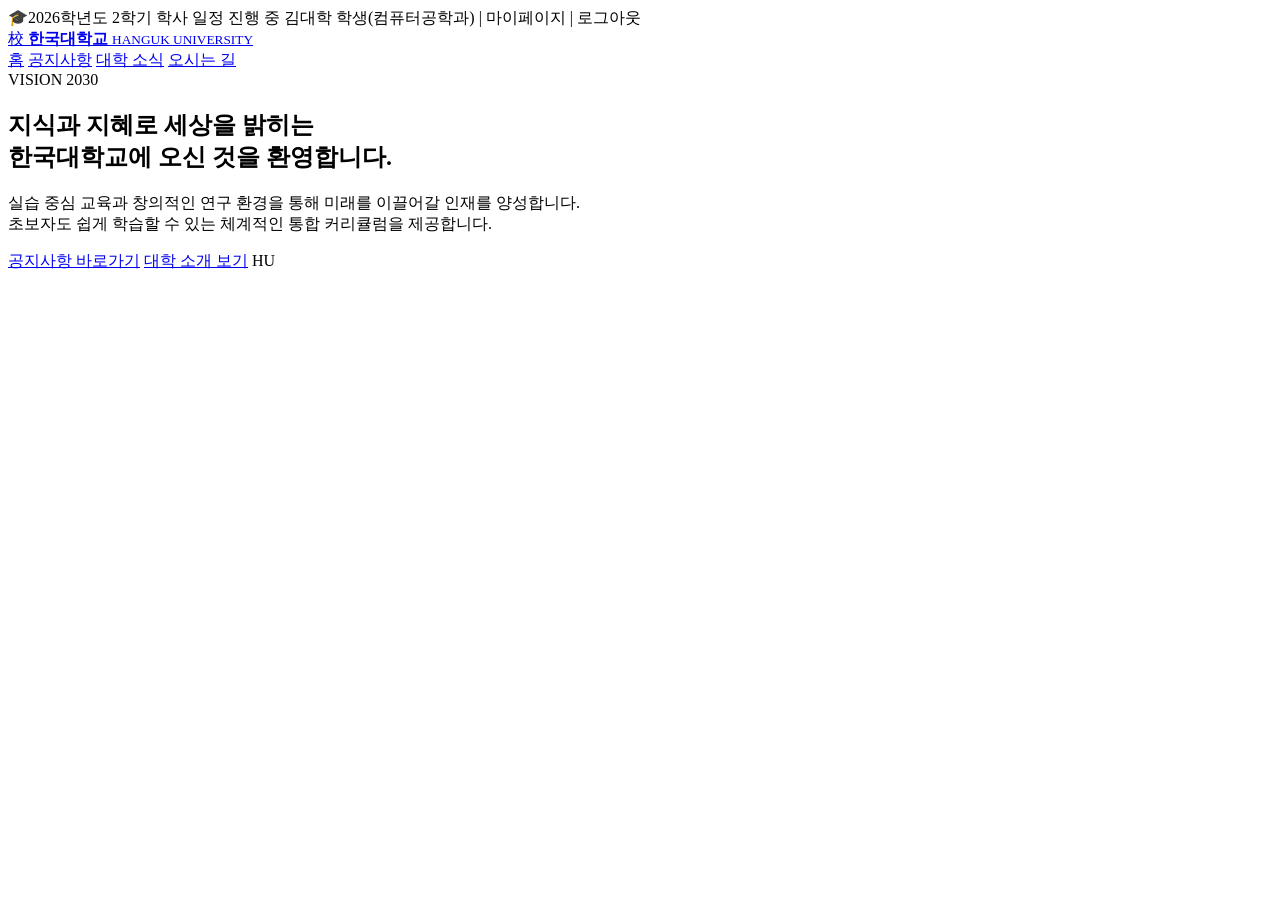
==== index.html @ a911cc90 "메인배너섹션" ====
<!DOCTYPE html>
<html lang="en">
<head>
    <meta charset="UTF-8">
    <meta name="viewport" content="width=device-width, initial-scale=1.0">
    <link rel="stylesheet" href="css/style.css">
    <title한국대학교 메인</title>
</head>
<body>
    <div class="top">
        <div class="wrap topin">
            <span>🎓2026학년도 2학기 학사 일정 진행 중</span>
            <span>김대학 학생(컴퓨터공학과) | 마이페이지 | 로그아웃</span>
        </div>
    </div>

    <header>
        <div class="wrap headin">
            <a href="index.html" class="logo">
                <span class="mark">校</span>
                <span>
                    <b>한국대학교</b>
                    <small>HANGUK UNIVERSITY</small>
                </span>
            </a>
            <nav>
                <a href="index.html">홈</a>
                <a href="board.html">공지사항</a>
                <a href="#">대학 소식</a>
                <a href="#">오시는 길</a>
            </nav>
        </div>
    </header>
    
    <main class="wrap main">
        <!-- 메인 배너 섹션 -->
        <section class="hero">
            <span class="pill">VISION 2030</span>
            <h1>지식과 지혜로 세상을 밝히는<br> 한국대학교에 오신 것을 환영합니다.</h1>
            <p>
                실습 중심 교육과 창의적인 연구 환경을 통해 미래를 이끌어갈 인재를 양성합니다.<br>
                초보자도 쉽게 학습할 수 있는 체계적인 통합 커리큘럼을 제공합니다.
            </p>
            <a href="board.html" class="btn orange-btn">공지사항 바로가기</a>
            <a href="#" class="btn white-btn">대학 소개 보기</a>
            <span class="watermark">HU</span>
        </section>
        <!-- 바로가기 카드 메뉴 섹션 -->
        <section class="quick">
            
        </section>
        <!-- 공지사항 학사뉴스 섹션 -->
        <section class="news">
            
        </section>
    </main>
    
    <footer>

    </footer>
</body>
</html>
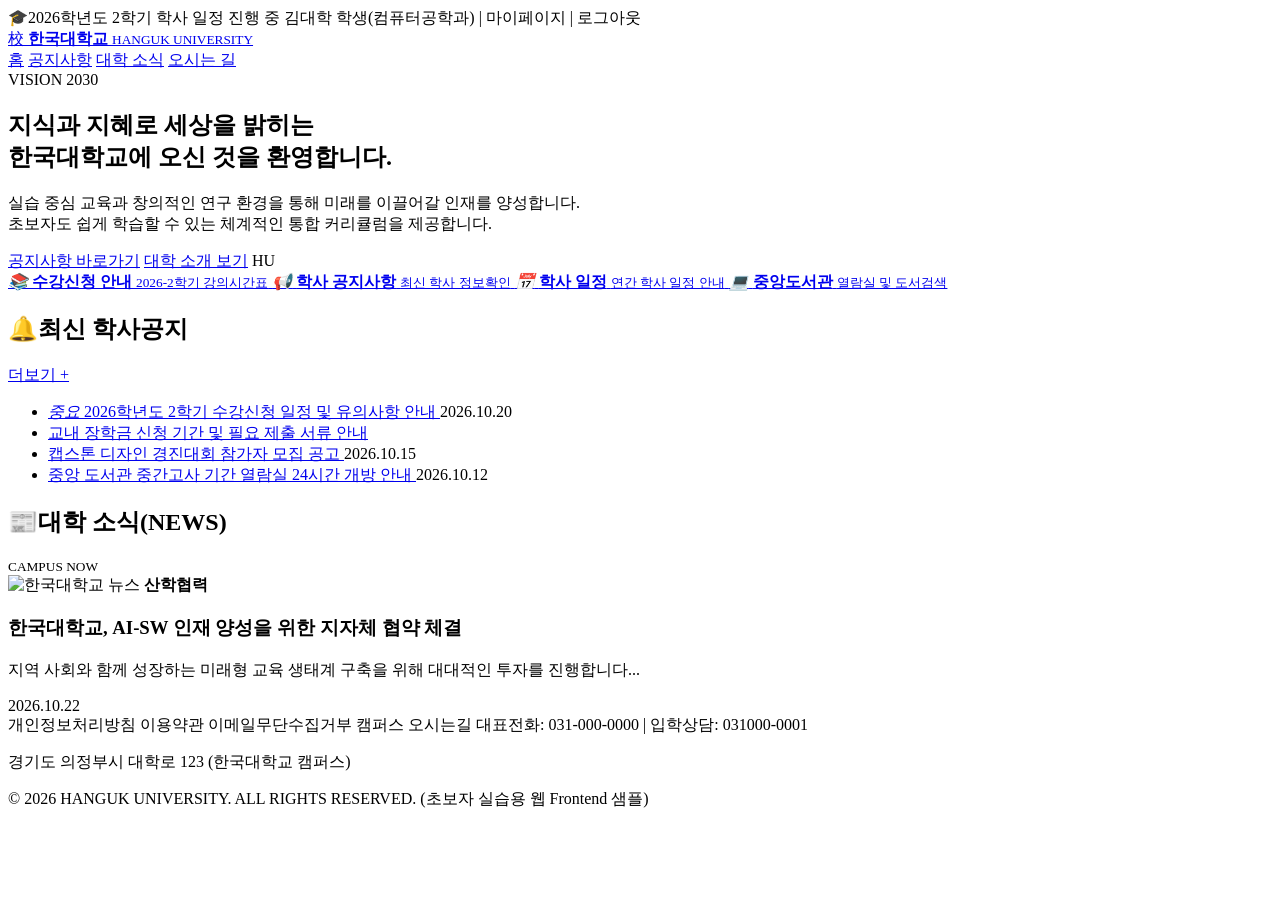
==== commit 5cee895e: "인덱스 완성" ====
--- a/index.html
+++ b/index.html
@@ -47,16 +47,90 @@
         </section>
         <!-- 바로가기 카드 메뉴 섹션 -->
         <section class="quick">
-            
+            <a href="#">
+                <i>📚</i>
+                <b>수강신청 안내</b>
+                <small>2026-2학기 강의시간표</small>
+            </a>
+            <a href="board.html">
+                <i>📢</i>
+                <b>학사 공지사항</b>
+                <small>최신 학사 정보확인</small>
+            </a>
+            <a href="#">
+                <i>📅</i>
+                <b>학사 일정</b>
+                <small>연간 학사 일정 안내</small>
+            </a>
+            <a href="#">
+                <i>💻</i>
+                <b>중앙도서관</b>
+                <small>열람실 및 도서검색</small>
+            </a>
         </section>
         <!-- 공지사항 학사뉴스 섹션 -->
         <section class="news">
-            
+            <div class="panel">
+                <div class="notice-title">
+                    <h2>🔔최신 학사공지</h2>
+                    <a href="#">더보기 +</a>
+                </div>
+                <ul class="notice-content">
+                    <li>
+                        <a href="#">
+                            <em>중요</em> 2026학년도 2학기 수강신청 일정 및 유의사항 안내
+                        </a>
+                        <span>2026.10.20</span>
+                    </li>
+                    <li>
+                        <a href="#">
+                            교내 장학금 신청 기간 및 필요 제출 서류 안내
+                        </a>
+                    </li>
+                    <li>
+                        <a href="#">
+                            캡스톤 디자인 경진대회 참가자 모집 공고
+                        </a>
+                        <span>2026.10.15</span>
+                    </li>
+                    <li>
+                        <a href="#">
+                            중앙 도서관 중간고사 기간 열람실 24시간 개방 안내
+                        </a>
+                        <span>2026.10.12</span>
+                    </li>
+                </ul>
+            </div>
+            <div class="panel">
+                <div class="news-title">
+                    <h2>📰대학 소식(NEWS)</h2>
+                    <small>CAMPUS NOW</small>
+                </div>
+                <div class="news-content">
+                    <img src="https://placehold.co/140x100/003399/ffffff?text=HANGUK+NEWS" alt="한국대학교 뉴스"
+                    <div>
+                        <b class="blue">산학협력</b>
+                        <h3>한국대학교, AI-SW 인재 양성을 위한 지자체 협약 체결</h3>
+                        <p>
+                            지역 사회와 함께 성장하는 미래형 교육 생태계 구축을 위해
+                            대대적인 투자를 진행합니다...
+                        </p>
+                        <span>2026.10.22</span>
+                    </div>
+                </div>
+            </div>
         </section>
     </main>
     
     <footer>
-
+        <div class="wrap">
+            <div class="footerlink">
+              개인정보처리방침 이용약관 이메일무단수집거부 캠퍼스 오시는길
+              <span>대표전화: 031-000-0000 | 입학상담: 031000-0001</span>
+            </div>
+            <p>경기도 의정부시 대학로 123 (한국대학교 캠퍼스)</p>
+            <p>© 2026 HANGUK UNIVERSITY. ALL RIGHTS RESERVED. (초보자 실습용 웹 Frontend 샘플)</p>
+        </div>
     </footer>
 </body>
 </html>
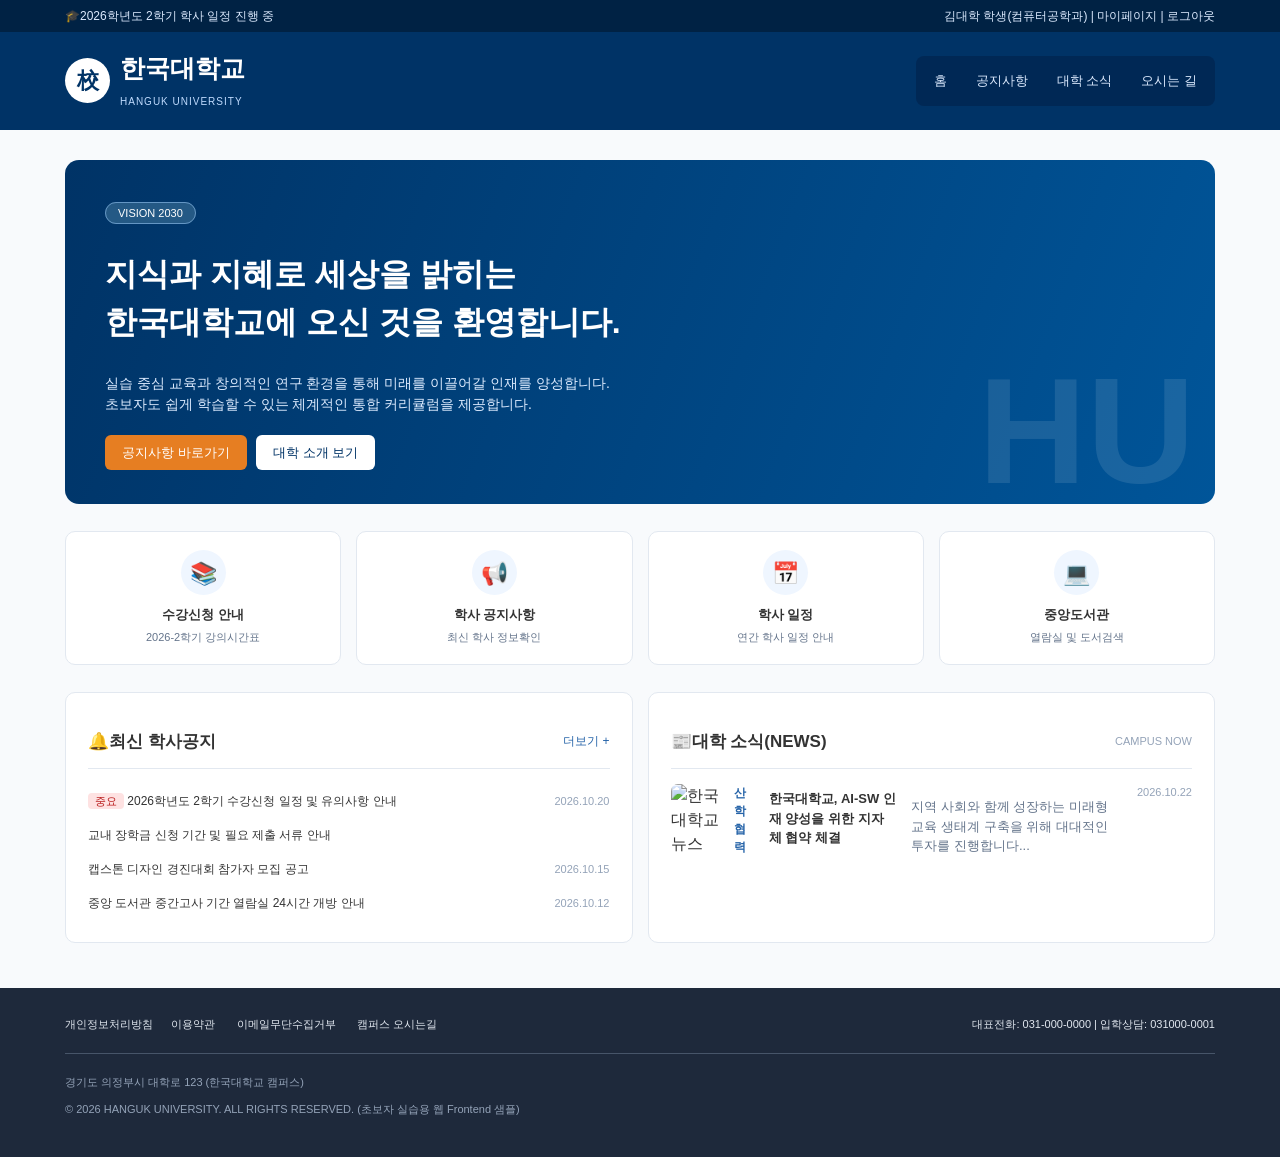
==== commit 987c038c: "view.html 게시판 상세보기 완" ====
--- a/index.html
+++ b/index.html
@@ -125,7 +125,9 @@
     <footer>
         <div class="wrap">
             <div class="footerlink">
-              개인정보처리방침 이용약관 이메일무단수집거부 캠퍼스 오시는길
+              개인정보처리방침&nbsp;&nbsp;&nbsp;&nbsp;&nbsp;&nbsp;이용약관
+                &nbsp;&nbsp;&nbsp;&nbsp;&nbsp;&nbsp;이메일무단수집거부
+                &nbsp;&nbsp;&nbsp;&nbsp;&nbsp;&nbsp;캠퍼스 오시는길
               <span>대표전화: 031-000-0000 | 입학상담: 031000-0001</span>
             </div>
             <p>경기도 의정부시 대학로 123 (한국대학교 캠퍼스)</p>
--- a/css/style.css
+++ b/css/style.css
@@ -0,0 +1,484 @@
+/* 공통 기본 설정 */
+* {
+    box-sizing: border-box;
+}
+
+body {
+    margin: 0;
+    font-family: Arial, "맑은 고딕", sans-serif;
+    color: #333;
+    background-color: #f8fafc;
+    line-height: 1.5;
+}
+
+a {
+    color: inherit;
+    text-decoration: none;
+}
+
+a:hover {
+    text-decoration: underline;
+}
+
+.wrap {
+    max-width: 1150px;
+    margin: 0 auto;
+}
+
+/* top 디자인 */
+
+.top {
+    background-color: #002244;
+    color: #dbeafe;
+    font-size: 12px;
+    padding: 7px 0;
+}
+
+.topin {
+    display: flex;
+    justify-content: space-between;
+    gap: 10px;
+}
+
+/* header 디자인 */
+.headin {
+    display: flex;
+    justify-content: space-between;
+    align-items: center;
+    gap: 20px;
+    padding: 18px 0;
+}
+
+header {
+    background-color: #003366;
+    color: white;
+}
+
+.logo {
+    display: flex;
+    gap: 10px;
+    align-items: center;
+}
+
+.mark {
+    display: flex;
+    justify-content: center;
+    align-items: center;
+    width: 45px;
+    height: 45px;
+    border-radius: 50%; /* 동그란 테두리 만들기 */
+    background-color: white;
+    color: #003366;
+    font-size: 22px;
+    font-weight: bold;
+}
+
+.logo b {
+    display: block;
+    font-size: 25px;
+}
+
+.logo small {
+    font-size: 10px;
+    color: #bfdbfe;
+    letter-spacing: 1px;
+}
+
+nav {
+    display: flex;
+    gap: 5px;
+    font-size: 13px;
+    padding: 6px;
+    border-radius: 8px;
+    background-color: #002855;
+}
+
+nav a {
+    color: #dbeafe;
+    padding: 9px 12px;
+}
+
+nav a:hover {
+    background-color: #2563a8;
+    color: white;
+    text-decoration: none;
+    border-radius: 5px;
+}
+
+/* main 컨텐츠 디자인 */
+.main {
+    padding-top: 30px;
+    padding-bottom: 45px;
+    min-height: 600px;
+}
+
+.hero { /* 메인 배너 */
+    background: linear-gradient(110deg, #003366, #005599);
+    /* 선형 그라디언트 만들기 */
+    border-radius: 14px;
+    color: white;
+    padding: 40px;
+    position: relative;
+}
+
+.pill {
+    background-color: #245985;
+    border: 1px solid #6496c4;
+    border-radius: 20px;
+    padding: 4px 12px;
+    font-size: 11px;
+}
+
+.hero h1 {
+    font-size: 32px;
+}
+
+.hero p {
+    font-size: 14px;
+    color: #dbeafe;
+    margin-bottom: 25px;
+}
+
+/* 공통 버튼 디자인 */
+.btn {
+    border: 0;
+    text-align: center;
+    padding: 10px 17px;
+    font-family: inherit;
+    background-color: pink;
+    border-radius: 6px;
+    font-size: 13px;
+}
+
+.btn:hover {
+    text-decoration: none;
+    opacity: 0.9;
+}
+
+/* 오렌지색 버튼 디자인 */
+.orange-btn {
+    background-color: #e67e22;
+    color: white;
+}
+
+/* 흰색 버튼 디자인 */
+.white-btn {
+    background-color: white;
+    color: #003366;
+    margin-left: 5px;
+}
+
+/* 남색 버튼 디자인 */
+.navy-btn {
+    background-color: #003366;
+    color: white;
+}
+
+.watermark {
+    font-size: 150px;
+    opacity: 0.1;
+    color: white;
+    font-weight: bold;
+    position: absolute;
+    right: 20px;
+    bottom: -40px;
+}
+
+.quick {
+    display: flex;
+    gap: 15px;
+
+}
+
+.quick a {
+    flex: 1;
+    border: 1px solid #e2e8f0;
+    padding: 18px 10px;
+    text-align: center;
+    background-color: white;
+    border-radius: 10px;
+    margin-top: 27px;
+}
+
+.quick a:hover {
+    text-decoration: none;
+    border: 1px solid #9bb8d4;
+}
+
+.quick i {
+    display: block;
+    font-size: 22px;
+    border-radius: 50%;
+    background-color: #eff6ff;
+    width: 45px;
+    height: 45px;
+    margin: 0 auto 10px;
+    padding-top: 7px ;
+    
+    font-style: normal; /* 이탤릭체->원래 상태로 복귀 */
+}
+
+.quick b {
+    display: block;
+    font-size: 13px;
+}
+
+.quick small {
+    display: block;
+    font-size: 11px;
+    color: #64748b;
+    margin-top: 5px;
+}
+
+.news {
+    display: flex;
+    gap: 15px;
+    margin-top: 27px;
+}
+
+.panel {
+    flex: 1;
+    border: 1px solid #e2e8f0;
+    border-radius: 10px;
+    padding: 22px;
+    background-color: white;
+}
+
+.notice-title {
+    display: flex;
+    justify-content: space-between;
+    align-items: center;
+    border-bottom: 1px solid #e2e8f0;
+    margin-bottom: 15px;
+}
+
+.news-title {
+    display: flex;
+    justify-content: space-between;
+    align-items: center;
+    border-bottom: 1px solid #e2e8f0;
+    margin-bottom: 15px;
+}
+
+.notice-title a { /* 더보기 + */
+    color: #2563a8;
+    font-size: 12px;
+}
+
+.news-title small { /* CAMPUS NOW */
+    color: #94a3b8;
+    font-size: 11px;
+}
+
+.notice-title h2 {
+    font-size: 17px;
+}
+
+.news-title h2 {
+    font-size: 17px;
+}
+
+.notice-content { /* 공지사항글 리스트 */
+    list-style: none; /* 글머리 기호 삭제 */
+    margin: 0;
+    padding: 0; /* 리스트가 기본적으로 가지고 있는 왼쪽 말머리 공간 삭제 */
+}
+
+.notice-content li {
+    font-size: 12px;
+    display: flex;
+    justify-content: space-between;
+    gap: 10px;
+    padding: 8px 0;
+    align-items: center;
+}
+
+em {
+    background-color: #fee2e2;
+    border-radius: 4px;
+    font-style: normal;
+    font-size: 11px;
+    padding: 2px 7px;
+    color: #b91c1c;
+}
+
+.notice-content span {
+    font-size: 11px;
+    color: #94a3b8;
+}
+
+.news-content {
+    display: flex;
+    gap: 15px;
+}
+
+.news-content img {
+    border-radius: 7px;
+    width: 120px;
+    height: 90px;
+    object-fit: cover;
+}
+
+.news-content b {
+    font-size: 12px;
+    color: #2563a8;
+}
+
+.news-content h3 {
+    font-size: 13px;
+    margin: 5px 0;
+}
+
+.news-content p {
+    font-size: 13px;
+    color: #64748b;
+}
+
+.news-content span {
+    font-size: 11px;
+    color: #94a3b8;
+}
+
+/* footer 디자인 */
+footer {
+    background-color: #1e293b;
+    color: #94a3b8;
+    padding: 28px 0;
+    font-size: 11px;
+}
+
+.footerlink {
+    display: flex;
+    justify-content: space-between;
+    gap: 12px;
+    color: #e2e8f0;
+    border-bottom: 1px solid #475569;
+    padding-bottom: 20px;
+    margin-bottom: 20px;    
+}
+
+.footerlink p {
+    margin-top: 5px;
+    margin-bottom: 5px;
+}
+
+/* 게시판 목록 디자인 */
+
+/* 페이지 제목 배너 */
+.pagetitle {
+    display: flex;
+    justify-content: space-between;
+    border-bottom:1px solid #dbe2ea;
+    margin-bottom: 25px;
+    align-items: end; /* 세로 정렬에서 하단 정렬 */
+}
+
+.pagetitle small {
+    font-size: 12px;
+    color: #2563a8;
+}
+
+.pagetitle h1 {
+    font-size: 26px;
+    color: #1e293b;
+}
+
+.pagetitle p {
+    font-size: 12px;
+    color: #64748b;
+}
+
+/* 게시판 검색 디자인 */
+.search {
+    display: flex;
+    justify-content: space-between;
+    align-items: center;
+    padding: 15px;
+    background-color: white;
+    border: 1px solid #e2e8f0;
+    border-radius: 9px;
+    margin-bottom: 20px;
+}
+
+select, input {
+    font-family: inherit;
+    font-size: 13px;
+    padding: 10px;
+    border: 1px solid #cbd5e1;
+    border-radius: 5px;
+    background-color: white;
+}
+
+.search input {
+    width: 220px;
+}
+
+.tablebox {
+    border: 1px solid #e2e8f0;
+    border-radius: 8px;
+    background-color: white;
+}
+
+table {
+    width: 100%;
+    border-collapse: collapse;
+    font-size: 12px;
+    text-align: center;
+}
+
+th {
+    background-color: #f1f5f9;
+    color: #334155;
+    padding: 13px;
+    border-bottom: 2px solid #cbd5e1;
+}
+
+td {
+    padding: 14px;
+    border-bottom: 1px solid #e2e8f0;
+
+}
+
+.pinned {
+    background-color: #eff6ff;
+}
+
+td label {
+    padding: 2px 7px;
+    background-color: #f1f5f9;
+    border-radius: 4px;
+    color: #475569;
+    font-size: 11px;
+}
+
+td:nth-child(3) { /* tr내 td 중 3번째 td만 선택 */
+    text-align: left;
+}
+
+/* 게시판 목록 하단 페이지 번호 디자인 */
+.borderbottm {
+    display: flex;
+    justify-content: space-between;
+    align-items: center;
+    margin-top: 20px;
+    font-size: 12px;
+    color: #64748b;
+}
+
+.pages {
+    display: flex;
+    gap: 5px;
+}
+
+.pages a {
+    border: 1px solid #cbd5e1;
+    border-radius: 4px;
+    text-align: center;
+    background-color: white;
+    padding: 5px 8px;
+}
+
+.pages .selected { /* 선택된 페이지 디자인 변경 */
+    background-color: #003366;
+    color: white;
+}
